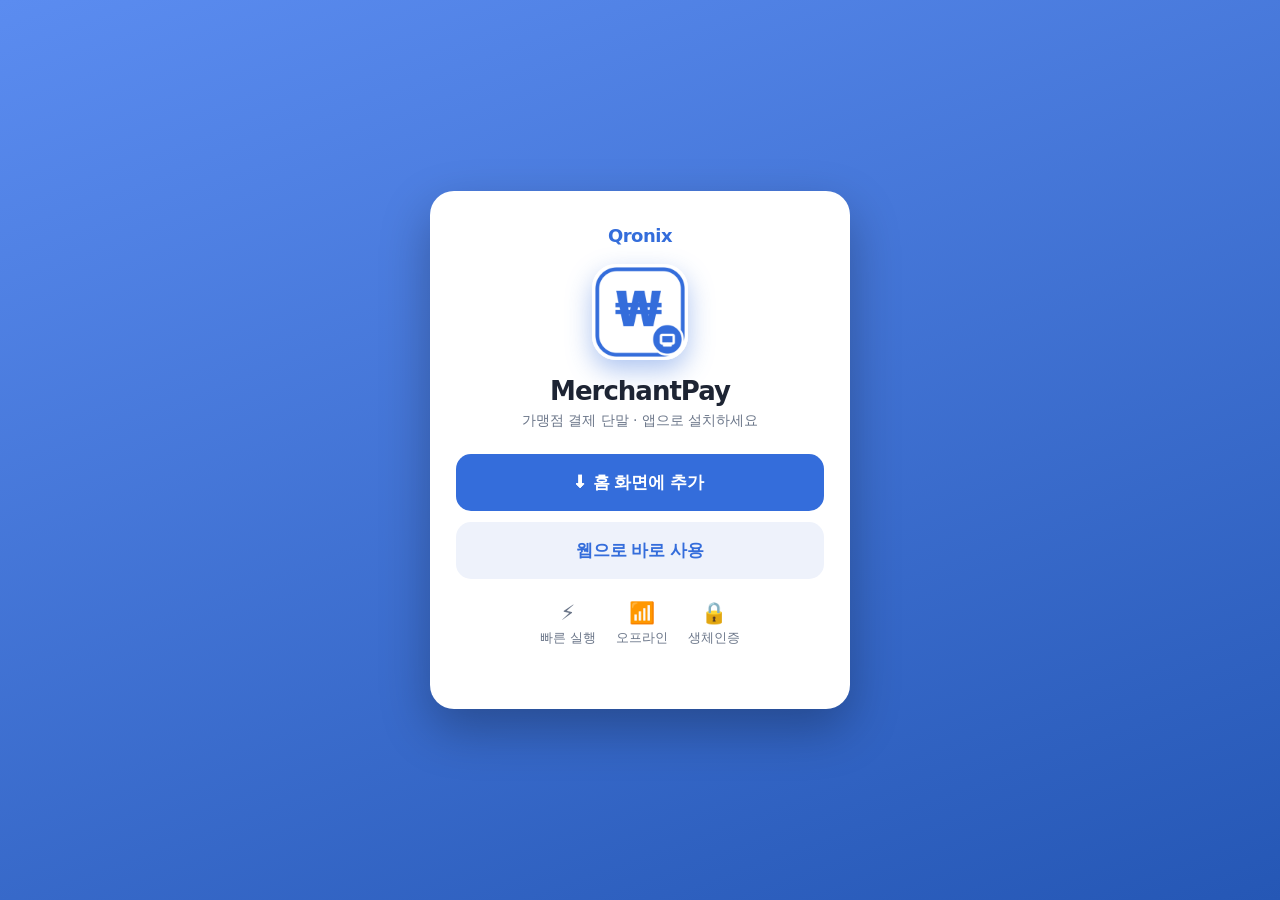
==== install.html @ c1928bca "앱 아이콘 변경(웹: 흰/파랑/모니터), install 페이지 추가, 매니페스트 purpose 조정" ====
<!DOCTYPE html>
<html lang="ko">
<head>
  <meta charset="UTF-8" />
  <meta http-equiv="Content-Security-Policy" content="default-src 'self'; script-src 'self' 'unsafe-inline'; style-src 'self' 'unsafe-inline'; img-src 'self' data: blob:; font-src 'self'; connect-src 'self'; worker-src 'self' blob:; object-src 'none'; base-uri 'self'; form-action 'self'" />
  <meta name="referrer" content="no-referrer" />
  <meta name="viewport" content="width=device-width, initial-scale=1.0, viewport-fit=cover" />
  <meta name="theme-color" content="#346DDB" />
  <meta name="apple-mobile-web-app-capable" content="yes" />
  <meta name="apple-mobile-web-app-title" content="MerchantPay" />
  <title>MerchantPay 앱 설치</title>
  <link rel="manifest" href="manifest.json" />
  <link rel="apple-touch-icon" href="apple-touch-icon.png" />
  <style>
    :root{ --brand:#346DDB; --brand-d:#2557b5; }
    *{ box-sizing:border-box; margin:0; padding:0; -webkit-tap-highlight-color:transparent; }
    body{ font-family:"Pretendard","Segoe UI","Malgun Gothic",system-ui,sans-serif; color:#1d2433;
      min-height:100vh; display:flex; flex-direction:column; align-items:center; justify-content:center;
      padding:28px 22px calc(28px + env(safe-area-inset-bottom));
      background:linear-gradient(160deg,#5b8cf0,#2557b5); }
    .card{ width:100%; max-width:420px; background:#fff; border-radius:24px; padding:34px 26px 28px;
      box-shadow:0 20px 50px rgba(0,0,0,.28); text-align:center; }
    .corp{ color:var(--brand); font-weight:800; font-size:18px; letter-spacing:-.5px; margin-bottom:18px; }
    .app-icon{ width:96px; height:96px; border-radius:24px; display:block; margin:0 auto 16px;
      box-shadow:0 10px 26px rgba(52,109,219,.4); }
    h1{ font-size:26px; font-weight:800; letter-spacing:-1px; margin-bottom:6px; }
    .sub{ color:#6b7689; font-size:14px; margin-bottom:24px; }
    .btn{ display:flex; align-items:center; justify-content:center; gap:8px; width:100%; padding:17px;
      border:none; border-radius:15px; font-size:17px; font-weight:700; cursor:pointer; transition:.15s; }
    .btn-primary{ background:var(--brand); color:#fff; }
    .btn-primary:active{ transform:scale(.98); background:var(--brand-d); }
    .btn-ghost{ background:#eef2fb; color:var(--brand); margin-top:11px; }
    .btn:disabled{ opacity:.5; cursor:default; }
    .feat{ display:flex; justify-content:center; gap:20px; margin:22px 0 6px; color:#6b7689; font-size:12.5px; }
    .feat div{ display:flex; flex-direction:column; align-items:center; gap:5px; }
    .feat .fi{ font-size:21px; }
    .status{ margin-top:16px; font-size:13px; color:#6b7689; min-height:18px; }
    .status.ok{ color:#1aa86b; font-weight:600; }
    /* iOS 안내 시트 */
    .sheet{ position:fixed; inset:0; background:rgba(15,21,37,.55); display:none; align-items:flex-end; z-index:50; }
    .sheet.show{ display:flex; }
    .sheet-inner{ background:#fff; width:100%; border-radius:22px 22px 0 0; padding:24px 24px calc(30px + env(safe-area-inset-bottom)); animation:up .25s ease; }
    @keyframes up{ from{ transform:translateY(100%);} to{ transform:translateY(0);} }
    .sheet h2{ font-size:18px; margin-bottom:16px; }
    .step{ display:flex; align-items:center; gap:13px; padding:11px 0; border-bottom:1px solid #eef0f5; text-align:left; }
    .step:last-child{ border:none; }
    .step .n{ width:26px; height:26px; flex:none; border-radius:50%; background:var(--brand); color:#fff;
      display:grid; place-items:center; font-size:13px; font-weight:700; }
    .step .t{ font-size:14.5px; }
    .step .t b{ color:var(--brand); }
    .sheet .close{ width:100%; margin-top:18px; padding:14px; border:none; border-radius:13px; background:#eef2fb; color:var(--brand); font-size:15px; font-weight:700; }
  </style>
</head>
<body>
  <div class="card">
    <div class="corp">Qronix</div>
    <img class="app-icon" src="icon-512.png" alt="MerchantPay" />
    <h1>MerchantPay</h1>
    <div class="sub">가맹점 결제 단말 · 앱으로 설치하세요</div>

    <button class="btn btn-primary" id="installBtn">
      <span id="btnIcon">⬇</span><span id="btnLabel">홈 화면에 추가</span>
    </button>
    <button class="btn btn-ghost" id="openBtn">웹으로 바로 사용</button>

    <div class="feat">
      <div><span class="fi">⚡</span>빠른 실행</div>
      <div><span class="fi">📶</span>오프라인</div>
      <div><span class="fi">🔒</span>생체인증</div>
    </div>
    <div class="status" id="status"></div>
  </div>

  <div class="sheet" id="iosSheet">
    <div class="sheet-inner">
      <h2>아이폰 설치 방법 (Safari)</h2>
      <div class="step"><div class="n">1</div><div class="t">하단 가운데 <b>공유 버튼</b> 탭 (□ 위 ↑ 모양)</div></div>
      <div class="step"><div class="n">2</div><div class="t">메뉴를 내려 <b>"홈 화면에 추가"</b> 탭</div></div>
      <div class="step"><div class="n">3</div><div class="t">오른쪽 위 <b>"추가"</b> 탭 → 완료</div></div>
      <button class="close" id="iosClose">확인</button>
    </div>
  </div>

  <script>
    'use strict';
    var deferredPrompt = null;
    var ua = navigator.userAgent || '';
    var isIOS = /iPhone|iPad|iPod/.test(ua) && !window.MSStream;
    var isStandalone = window.matchMedia('(display-mode: standalone)').matches || window.navigator.standalone === true;

    var installBtn = document.getElementById('installBtn');
    var openBtn = document.getElementById('openBtn');
    var statusEl = document.getElementById('status');
    var btnLabel = document.getElementById('btnLabel');
    var btnIcon = document.getElementById('btnIcon');
    var iosSheet = document.getElementById('iosSheet');

    function setStatus(msg, ok){ statusEl.textContent = msg || ''; statusEl.className = 'status' + (ok ? ' ok' : ''); }

    openBtn.addEventListener('click', function(){ location.href = 'index.html'; });
    document.getElementById('iosClose').addEventListener('click', function(){ iosSheet.classList.remove('show'); });

    // 이미 설치되어 앱으로 실행 중
    if (isStandalone) {
      btnLabel.textContent = '앱 실행';
      btnIcon.textContent = '▶';
      setStatus('이미 설치된 앱으로 실행 중입니다.', true);
      installBtn.addEventListener('click', function(){ location.href = 'index.html'; });
    } else {
      // Android/지원 브라우저: 설치 가능 시점 이벤트 캡처
      window.addEventListener('beforeinstallprompt', function(e){
        e.preventDefault();
        deferredPrompt = e;
        setStatus('설치 준비 완료 — 버튼을 누르세요.');
      });
      window.addEventListener('appinstalled', function(){
        deferredPrompt = null;
        setStatus('설치되었습니다! 홈 화면에서 실행하세요.', true);
      });

      installBtn.addEventListener('click', async function(){
        if (deferredPrompt) {
          deferredPrompt.prompt();
          var choice = await deferredPrompt.userChoice;
          deferredPrompt = null;
          if (choice && choice.outcome === 'accepted') setStatus('설치되었습니다! 홈 화면을 확인하세요.', true);
          else setStatus('설치가 취소되었습니다. 다시 시도할 수 있어요.');
        } else if (isIOS) {
          iosSheet.classList.add('show');
        } else {
          setStatus('브라우저 메뉴(⋮)의 "앱 설치"를 사용하거나, 잠시 후 다시 눌러주세요.');
        }
      });

      if (isIOS) setStatus('아이폰은 버튼을 누르면 설치 방법을 안내합니다.');
    }

    if ('serviceWorker' in navigator) {
      window.addEventListener('load', function(){ navigator.serviceWorker.register('service-worker.js').catch(function(){}); });
    }
  </script>
</body>
</html>
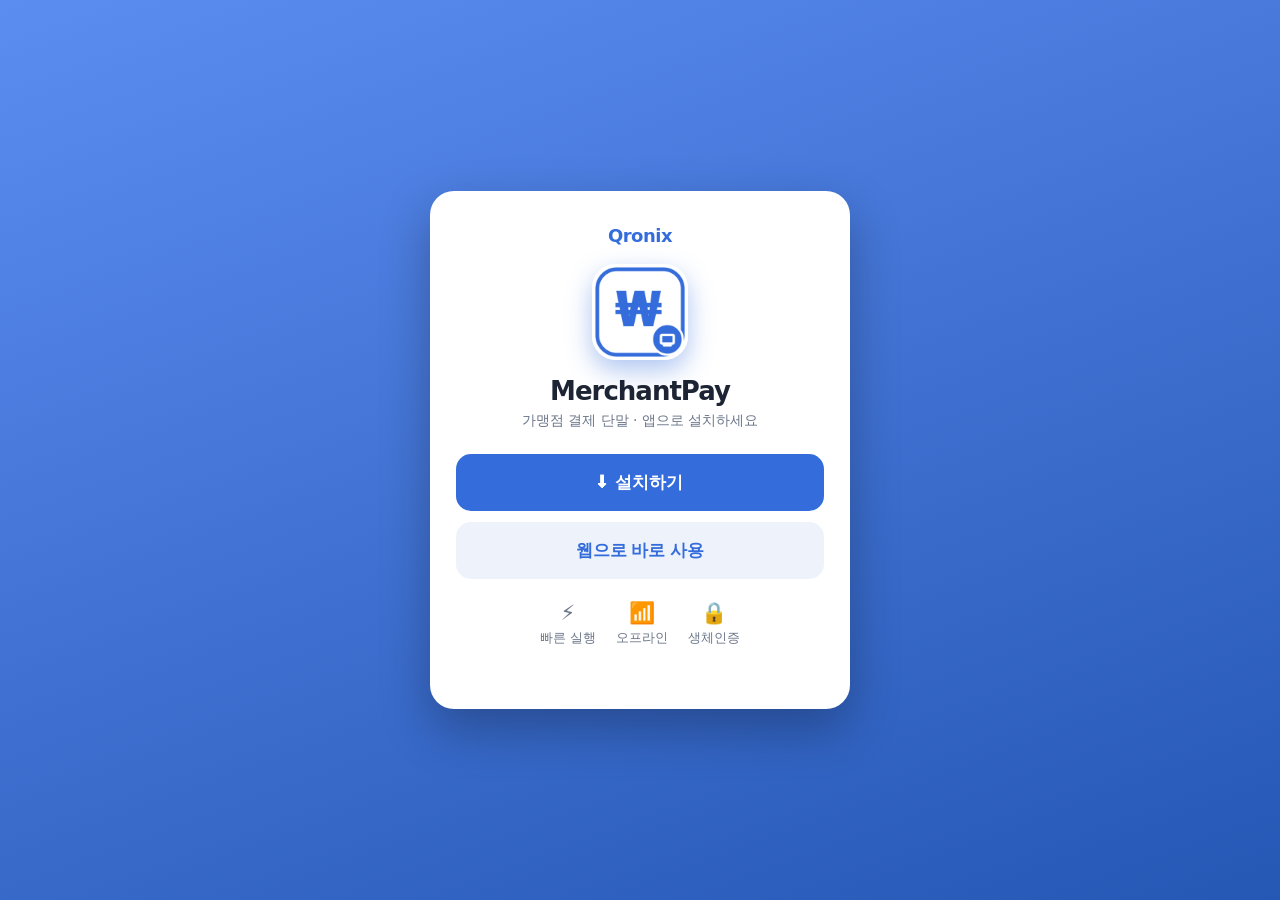
==== commit e7a0b81d: "install 페이지 버튼명 변경: 홈 화면에 추가 → 설치하기" ====
--- a/install.html
+++ b/install.html
@@ -59,7 +59,7 @@
     <div class="sub">가맹점 결제 단말 · 앱으로 설치하세요</div>
 
     <button class="btn btn-primary" id="installBtn">
-      <span id="btnIcon">⬇</span><span id="btnLabel">홈 화면에 추가</span>
+      <span id="btnIcon">⬇</span><span id="btnLabel">설치하기</span>
     </button>
     <button class="btn btn-ghost" id="openBtn">웹으로 바로 사용</button>
 
